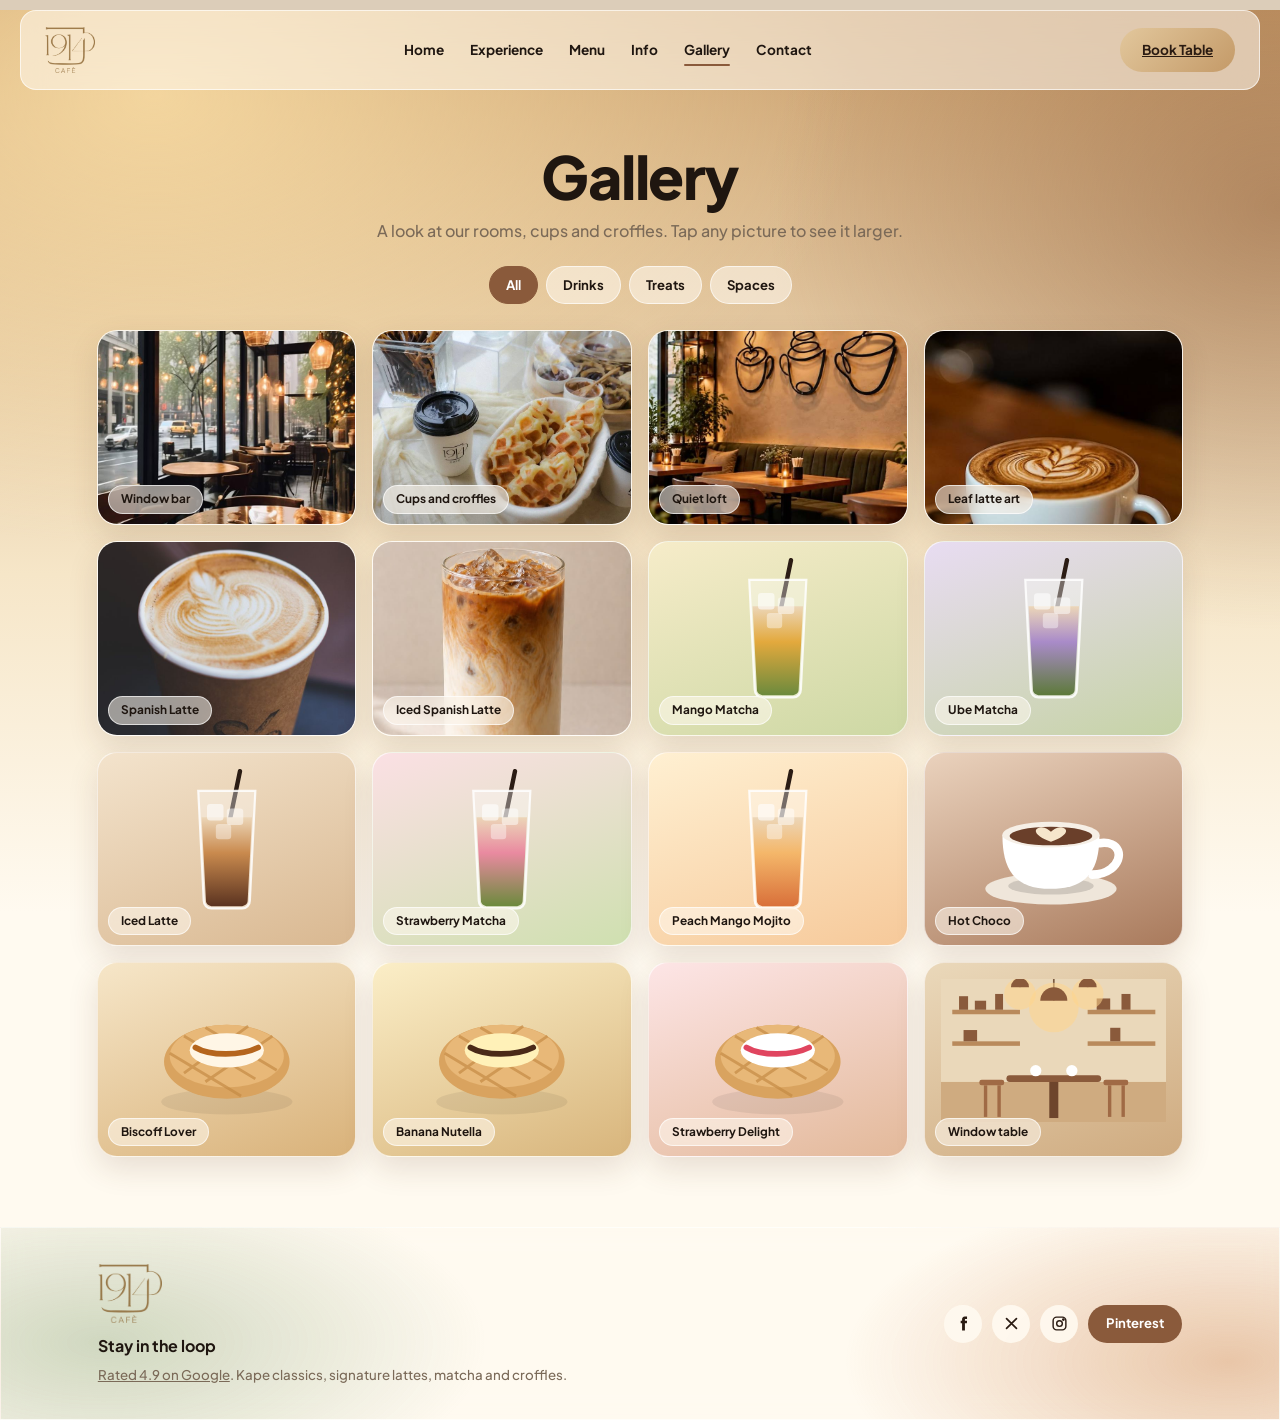
==== gallery.html @ 9e807a58 "Initial commit" ====
<!DOCTYPE html>
<html lang="en">
<head>
<meta charset="utf-8">
<meta name="viewport" content="width=device-width, initial-scale=1, viewport-fit=cover">
<title>Gallery | 1914 Café</title>
<link rel="preconnect" href="https://fonts.googleapis.com">
<link href="https://fonts.googleapis.com/css2?family=Plus+Jakarta+Sans:wght@500;700;800&family=Cormorant+Garamond:wght@500;600;700&family=Pinyon+Script&display=swap" rel="stylesheet">
<link rel="stylesheet" href="site.css">
</head>
<body>
<div class="page" id="page">
<header class="nav" id="nav">
  <a class="logo" href="index.html" aria-label="1914 Café, home"><span class="lm" role="img"></span></a>
  <nav class="links" aria-label="Main"><a href="index.html">Home</a><a href="index.html#experience">Experience</a><a href="index.html#menu">Menu</a><a href="info.html">Info</a><a href="gallery.html" class="on">Gallery</a><a href="#contact">Contact</a></nav>
  <div class="nav-r"><a class="btn gold" href="index.html#experience">Book Table</a></div>
</header>
<main>
<section class="ph"><h1>Gallery</h1><p>A look at our rooms, cups and croffles. Tap any picture to see it larger.</p>
<div class="chips" id="fl" role="group" aria-label="Filter"><button type="button" data-k="all" aria-pressed="true">All</button><button type="button" data-k="drinks" aria-pressed="false">Drinks</button><button type="button" data-k="treats" aria-pressed="false">Treats</button><button type="button" data-k="spaces" aria-pressed="false">Spaces</button></div></section>
<section><div class="gal" id="gal"></div></section>
<dialog id="lb" aria-label="Photo viewer"><div class="big" id="big"></div><h3 id="cap"></h3><div class="lbn"><button class="btn soft" type="button" id="pv">Previous</button><button class="btn soft" type="button" id="nx">Next</button><button class="btn brown" type="button" id="cl">Close</button></div></dialog>
</main>
<footer id="contact">
  <div><span class="lm" style="width:64px;height:64px;margin-bottom:8px" role="img" aria-label="1914 Café"></span><strong>Stay in the loop</strong><small><a href="https://share.google/X0Y6IuUKryhxJfCof" target="_blank" rel="noopener" style="color:inherit">Rated 4.9 on Google</a>. Kape classics, signature lattes, matcha and croffles.</small></div>
  
  <div class="soc">
    <a href="#" aria-label="Facebook"><svg viewBox="0 0 24 24" fill="currentColor"><path d="M14 8V6.5c0-.6.4-.8.8-.8H17V2h-3c-3 0-4 2-4 4v2H8v3.5h2V22h4v-10.5h2.8L17 8z"/></svg></a>
    <a href="#" aria-label="X"><svg viewBox="0 0 24 24" fill="none" stroke="currentColor" stroke-width="2.4" stroke-linecap="round"><path d="M5 5l14 14M19 5L5 19"/></svg></a>
    <a href="#" aria-label="Instagram"><svg viewBox="0 0 24 24" fill="none" stroke="currentColor" stroke-width="2"><rect x="3" y="3" width="18" height="18" rx="5"/><circle cx="12" cy="12" r="4"/><circle cx="17.5" cy="6.5" r="1" fill="currentColor"/></svg></a>
    <a href="#" class="pin">Pinterest</a>
  </div>
</footer>
</div>
<script>
const nav=document.getElementById('nav');addEventListener('scroll',()=>nav.classList.toggle('sm',scrollY>30),{passive:true});
const io=new IntersectionObserver(es=>es.forEach(x=>{if(x.isIntersecting){x.target.classList.add('in');io.unobserve(x.target)}}),{threshold:.08});document.querySelectorAll('.rv').forEach(e=>io.observe(e));
const cup=(c,s,r,f)=>`<svg viewBox="0 0 120 100" aria-hidden="true"><g class="steam"><path d="M46 36c-6-6 6-10 0-20"/><path d="M60 36c-6-6 6-10 0-24"/><path d="M74 36c-6-6 6-10 0-20"/></g><ellipse cx="58" cy="84" rx="46" ry="11" fill="${s}"/><ellipse cx="58" cy="82" rx="30" ry="6" fill="#0002"/><path d="M24 46h68c0 24-8 38-34 38S24 70 24 46z" fill="${c}"/><path d="M92 52c14-2 18 10 8 18-4 3-9 4-13 4" fill="none" stroke="${c}" stroke-width="6" stroke-linecap="round"/><ellipse cx="58" cy="46" rx="34" ry="9" fill="${r}"/><ellipse cx="58" cy="47" rx="29" ry="6.5" fill="${f}"/><path d="M58 51c-9-3-14-8-8-10 3-1 6 1 8 3 2-2 5-4 8-3 6 2 1 7-8 10z" fill="#f6e6cc"/></svg>`;
const glass=(a,b,id)=>`<svg viewBox="0 0 80 130" aria-hidden="true"><defs><linearGradient id="${id}" x1="0" y1="0" x2="0" y2="1"><stop offset="0" stop-color="#ecd6b8"/><stop offset=".4" stop-color="${a}"/><stop offset="1" stop-color="${b}"/></linearGradient></defs><path d="M52 2L40 60" stroke="#2b1c14" stroke-width="4" stroke-linecap="round"/><path d="M14 20h52l-5 100c0 4-3 7-7 7H26c-4 0-7-3-7-7z" fill="rgba(255,255,255,.35)" stroke="rgba(255,255,255,.85)" stroke-width="2"/><path d="M17 44h46l-4 76c0 3-3 5-6 5H27c-3 0-6-2-6-5z" fill="url(#${id})"/><rect class="ice" x="22" y="32" width="15" height="15" rx="3" fill="rgba(255,255,255,.6)"/><rect class="ice" x="40" y="36" width="15" height="15" rx="3" fill="rgba(255,255,255,.5)"/><rect class="ice" x="30" y="50" width="14" height="14" rx="3" fill="rgba(255,255,255,.4)"/></svg>`;
const room=`<svg viewBox="0 0 200 140" preserveAspectRatio="xMidYMid slice" aria-hidden="true"><rect width="200" height="140" fill="#ead8ba"/><rect y="98" width="200" height="42" fill="#cfab80"/><g fill="#b98a5c"><rect x="10" y="34" width="60" height="4"/><rect x="10" y="62" width="60" height="4"/><rect x="130" y="34" width="60" height="4"/><rect x="130" y="62" width="60" height="4"/></g><g fill="#8a5a3b"><rect x="16" y="22" width="8" height="12"/><rect x="30" y="26" width="10" height="8"/><rect x="48" y="20" width="7" height="14"/><rect x="138" y="24" width="12" height="10"/><rect x="160" y="20" width="8" height="14"/><rect x="20" y="52" width="12" height="10"/><rect x="150" y="50" width="9" height="12"/></g><g stroke="#7a5a40" stroke-width="1.5"><path d="M100 0v26M70 0v14M130 0v14"/></g><g class="glow" fill="rgba(255,214,140,.55)"><circle cx="100" cy="32" r="22"/><circle cx="70" cy="20" r="14"/><circle cx="130" cy="20" r="14"/></g><g fill="#8a5a3b"><path d="M88 26h24a12 12 0 0 0-24 0z"/><path d="M62 14h16a8 8 0 0 0-16 0z"/><path d="M122 14h16a8 8 0 0 0-16 0z"/></g><rect x="58" y="92" width="84" height="6" rx="3" fill="#8a5a3b"/><rect x="96" y="98" width="8" height="32" fill="#6e452c"/><circle cx="84" cy="88" r="5" fill="#fff"/><circle cx="116" cy="88" r="5" fill="#fff"/><g fill="#a06a45"><rect x="34" y="96" width="22" height="5" rx="2"/><rect x="38" y="101" width="3" height="28"/><rect x="50" y="101" width="3" height="28"/><rect x="144" y="96" width="22" height="5" rx="2"/><rect x="148" y="101" width="3" height="28"/><rect x="160" y="101" width="3" height="28"/></g></svg>`;

const croffle=(t,c)=>`<svg viewBox="0 0 120 100" aria-hidden="true"><ellipse cx="60" cy="86" rx="46" ry="9" fill="#0001"/><ellipse cx="60" cy="58" rx="44" ry="26" fill="#d9a35f"/><ellipse cx="60" cy="54" rx="40" ry="22" fill="#e8b878"/><g stroke="#c58b45" stroke-width="2" opacity=".7"><path d="M30 40l50 30M45 34l50 30M20 52l50 30M75 33L30 66M92 40L45 72"/></g><ellipse cx="60" cy="50" rx="26" ry="12" fill="${t}"/><path d="M38 48c10 6 32 6 44 0" stroke="${c}" stroke-width="4" fill="none" stroke-linecap="round"/></svg>`;
/* To add your own photos: put files in the Assets folder and add a line like
   ['spaces','Caption','img','Assets/my-photo.jpg'] to this list. kinds: drinks, treats, spaces */
const G=[
['spaces','Window bar','img','Assets/window.jpg'],
['drinks','Cups and croffles','img','Assets/cups.jpg'],
['spaces','Quiet loft','img','Assets/loft.jpg'],
['drinks','Leaf latte art','img','Assets/latte.jpeg'],
['drinks','Spanish Latte','img','Assets/Spanish latte.jpeg'],
['drinks','Iced Spanish Latte','img','Assets/iced spanish latte.jpeg'],
['drinks','Mango Matcha','svg',glass('#e3a93d','#6c8a3d','a1'),'linear-gradient(160deg,#f6ecc9,#cdd8a4)'],
['drinks','Ube Matcha','svg',glass('#a98bc9','#5d7a3a','a2'),'linear-gradient(160deg,#e8dcf2,#c6d3a6)'],
['drinks','Iced Latte','svg',glass('#c98a4e','#5b3320','a3'),'linear-gradient(160deg,#f3e3cc,#d9b891)'],
['drinks','Strawberry Matcha','svg',glass('#e98aa0','#6c8a3d','a4'),'linear-gradient(160deg,#fbe0e4,#cfe0b0)'],
['drinks','Peach Mango Mojito','svg',glass('#f4b76a','#d9703a','a5'),'linear-gradient(160deg,#fff0d2,#f6c99a)'],
['drinks','Hot Choco','svg',cup('#fff','#efe6da','#f6efe6','#6a3f2a'),'linear-gradient(160deg,#ead2bd,#a97a5c)'],
['treats','Biscoff Lover','svg',croffle('#fff6e6','#b5651d'),'linear-gradient(160deg,#f6e6c8,#d9b27a)'],
['treats','Banana Nutella','svg',croffle('#fff1b8','#4a2a18'),'linear-gradient(160deg,#fbeec7,#d8b57c)'],
['treats','Strawberry Delight','svg',croffle('#fff','#e0455f'),'linear-gradient(160deg,#fde5e6,#e3b99a)'],
['spaces','Window table','svg',room,'linear-gradient(160deg,#ead8ba,#cfab80)']];
const gal=document.getElementById('gal'),lb=document.getElementById('lb'),big=document.getElementById('big'),cap=document.getElementById('cap');
const art=g=>g[2]==='img'?`<img src="${g[3]}" alt="${g[1]}" loading="lazy" decoding="async">`:g[3];
gal.innerHTML=G.map((g,i)=>`<button type="button" class="gi" data-k="${g[0]}" data-i="${i}" aria-label="Open ${g[1]}" style="background:${g[4]||'var(--glass)'}">${art(g)}<span>${g[1]}</span></button>`).join('');
const fl=document.getElementById('fl');
fl.onclick=e=>{const b=e.target.closest('button');if(!b)return;[...fl.children].forEach(x=>x.setAttribute('aria-pressed',x===b));gal.querySelectorAll('.gi').forEach(x=>x.hidden=b.dataset.k!=='all'&&x.dataset.k!==b.dataset.k)};
let cur=0;const vis=()=>[...gal.querySelectorAll('.gi:not([hidden])')].map(x=>+x.dataset.i);
const open=i=>{cur=i;big.innerHTML=art(G[i]);big.style.background=G[i][4]||'var(--glass)';cap.textContent=G[i][1];if(!lb.open)lb.showModal()};
const step=d=>{const v=vis();open(v[(v.indexOf(cur)+d+v.length)%v.length])};
gal.onclick=e=>{const b=e.target.closest('.gi');if(b)open(+b.dataset.i)};
document.getElementById('pv').onclick=()=>step(-1);document.getElementById('nx').onclick=()=>step(1);document.getElementById('cl').onclick=()=>lb.close();
lb.addEventListener('click',e=>{if(e.target===lb)lb.close()});
addEventListener('keydown',e=>{if(!lb.open)return;if(e.key==='ArrowRight')step(1);if(e.key==='ArrowLeft')step(-1)});

</script>
</body>
</html>
---- site.css ----
:root{--ink:#1f1610;--muted:#7b6a58;--body:#dccdb9;--top:#c99e6c;--mid:#f6e6c8;--bot:#fffaf0;--glass:rgba(255,250,240,.55);--line:rgba(255,255,255,.65);--steam:rgba(130,95,65,.5);--focus:#8a5a3b;
box-sizing:border-box;padding-top:env(safe-area-inset-top,0px);padding-bottom:env(safe-area-inset-bottom,0px)}
@media (prefers-color-scheme:dark){:root:not([data-theme="light"]){--ink:#f6ead8;--muted:#c0ab92;--body:#120d09;--top:#6b4a30;--mid:#2c2016;--bot:#1d1510;--glass:rgba(70,50,36,.55);--line:rgba(255,255,255,.14);--focus:#e8cfa8}}
:root[data-theme="dark"]{--ink:#f6ead8;--muted:#c0ab92;--body:#120d09;--top:#6b4a30;--mid:#2c2016;--bot:#1d1510;--glass:rgba(70,50,36,.55);--line:rgba(255,255,255,.14);--focus:#e8cfa8}
html{scroll-behavior:smooth;scroll-padding-top:96px;height:auto}
*,*::before,*::after{box-sizing:border-box}
body{margin:0;background:var(--body);color:var(--ink);font:500 16px/1.55 "Plus Jakarta Sans",system-ui,-apple-system,"Segoe UI",sans-serif}
:focus-visible{outline:2px solid var(--focus);outline-offset:3px}
button,input{font:inherit;color:inherit}
.page{max-width:none;margin:0;border-radius:0;overflow:clip;position:relative;min-height:100svh;
background:radial-gradient(55% 32% at 12% 6%,rgba(255,228,170,.75),transparent),radial-gradient(40% 30% at 100% 14%,rgba(140,90,55,.5),transparent),linear-gradient(180deg,var(--top) 0,var(--mid) 40%,var(--bot) 64%)}
.page>*:not(#glow){position:relative;z-index:1}
#glow{position:fixed;left:0;top:0;width:460px;height:460px;margin:-230px 0 0 -230px;border-radius:50%;pointer-events:none;z-index:0;background:radial-gradient(circle,rgba(255,236,200,.7),transparent 65%);mix-blend-mode:soft-light;opacity:0;transition:opacity .4s}
.nav{position:sticky!important;top:calc(env(safe-area-inset-top,0px) + 10px);margin:10px 14px 0;padding:14px 24px;border-radius:16px;display:flex;flex-wrap:wrap;gap:8px 20px;align-items:center;justify-content:space-between;background:var(--glass);backdrop-filter:blur(16px);-webkit-backdrop-filter:blur(16px);border:1px solid var(--line);z-index:20!important;transition:padding .3s,box-shadow .3s}
.nav.sm{padding:9px 22px;box-shadow:0 10px 30px rgba(70,45,25,.18)}
.logo{display:block;text-decoration:none;line-height:0}.lm{display:block;width:50px;height:50px;background:var(--lg);-webkit-mask:var(--logo) center/contain no-repeat;mask:var(--logo) center/contain no-repeat;transition:width .3s,height .3s}.nav.sm .lm{width:38px;height:38px}
.links{display:flex;gap:26px}
.links a{color:var(--ink);text-decoration:none;font-size:.85rem;font-weight:700;position:relative;padding:4px 0}
.links a::after{content:"";position:absolute;left:0;right:0;bottom:-1px;height:2px;border-radius:2px;background:#8a5a3b;scale:0 1;transition:scale .3s}
.links a:hover::after,.links a.on::after{scale:1 1}
.nav-r{display:flex;gap:10px;align-items:center}
.btn{position:relative;overflow:hidden;border:0;border-radius:999px;padding:11px 22px;font-weight:700;font-size:.85rem;cursor:pointer;transition:translate .25s,box-shadow .25s,scale .2s}
.btn::after{content:"";position:absolute;inset:0;background:linear-gradient(110deg,transparent 30%,rgba(255,255,255,.55) 50%,transparent 70%);translate:-130% 0;transition:translate .7s}
.btn:hover::after{translate:130% 0}.btn:hover{box-shadow:0 10px 24px rgba(110,70,40,.3)}.btn:active{scale:.96}
.gold{background:linear-gradient(135deg,#e2c79c,#c49a68);color:#2a1b12}
.brown{background:#8a5a3b;color:#fff}
.soft{background:rgba(255,250,240,.9);color:#2a1b12}
@keyframes bump{40%{scale:1.15}}
.hero{padding:64px 6% 96px}
h1{font-size:clamp(2.3rem,6vw,3.7rem);line-height:1.03;letter-spacing:-.025em;font-weight:800;margin:0 0 14px}
.w{display:inline-block;overflow:hidden;vertical-align:top;padding-bottom:.1em}
.w>i{display:inline-block;font-style:normal;transform:translateY(112%);animation:up 1s cubic-bezier(.2,.8,.2,1) forwards;animation-delay:calc(var(--i)*80ms + 150ms)}
@keyframes up{to{transform:none}}
.lede{max-width:34ch;color:var(--muted);margin:0;font-size:.98rem}
.tiles{display:grid;grid-template-columns:1.25fr .85fr .9fr .85fr;grid-template-rows:150px 150px;gap:14px;margin-top:34px}
.tile{border-radius:20px;background:var(--glass);border:1px solid var(--line);backdrop-filter:blur(8px);-webkit-backdrop-filter:blur(8px);overflow:hidden;position:relative;box-shadow:0 12px 30px rgba(90,60,35,.14);
translate:calc(var(--mx,0)*var(--d)*1px) calc(var(--my,0)*var(--d)*1px);transition:translate .5s ease-out,transform .3s,box-shadow .3s;animation:pop .9s cubic-bezier(.2,.8,.2,1) backwards;animation-delay:calc(var(--k)*110ms + 650ms)}
.tile:hover{transform:translateY(-6px) scale(1.03);box-shadow:0 22px 40px rgba(90,60,35,.25)}
@keyframes pop{from{opacity:0;transform:translateY(26px) scale(.92);filter:blur(10px)}}
.tile svg{width:100%;height:100%;padding:10px;display:block}
.t1{grid-row:1/3;--d:8;--k:0}.t2{grid-row:1/3;--d:14;--k:1;margin:26px 0 0}.t3{grid-row:1/3;--d:10;--k:2}.t4{--d:16;--k:3}.t5{--d:12;--k:4;grid-column:4;grid-row:2}
.tile.room svg{padding:0;filter:saturate(.7)}
.cta{display:flex;gap:12px;justify-content:center;margin-top:34px}
.steam{fill:none;stroke:var(--steam);stroke-width:3;stroke-linecap:round}
.steam path{animation:steam 3.2s ease-in-out infinite;opacity:0}
.steam path:nth-child(2){animation-delay:.7s}.steam path:nth-child(3){animation-delay:1.4s}
@keyframes steam{0%{opacity:0;transform:translateY(8px)}40%{opacity:.9}100%{opacity:0;transform:translateY(-8px)}}
.ice{animation:bob 4s ease-in-out infinite;transform-box:fill-box;transform-origin:center}
.ice:nth-of-type(2){animation-delay:-1.3s}.ice:nth-of-type(3){animation-delay:-2.4s}
@keyframes bob{50%{transform:translateY(-3px) rotate(8deg)}}
.glow{animation:lamp 4s ease-in-out infinite}
@keyframes lamp{50%{opacity:.45}}
h2{font-size:clamp(1.6rem,4vw,2.4rem);font-weight:800;letter-spacing:-.02em;line-height:1.15;margin:0 0 10px;text-align:center}
.sub{text-align:center;color:var(--muted);max-width:46ch;margin:0 auto 30px}
.rv{opacity:0;translate:0 30px;transition:opacity .8s,translate .8s cubic-bezier(.2,.8,.2,1)}
.rv.in{opacity:1;translate:0 0}
section{padding:0 6%}
#menu{padding-top:10px;padding-bottom:84px}
.cards{display:grid;grid-template-columns:repeat(3,1fr);gap:18px;max-width:900px;margin:auto}
.card{border-radius:24px;padding:22px 18px 18px;background:var(--g);color:#2a1b12;border:1px solid rgba(255,255,255,.6);box-shadow:0 16px 36px rgba(90,60,35,.16);position:relative;overflow:hidden;transition:transform .25s ease-out,box-shadow .3s;display:flex;flex-direction:column;align-items:center;text-align:center}
.card::before{content:"";position:absolute;inset:0;background:radial-gradient(240px circle at var(--gx,50%) var(--gy,0%),rgba(255,255,255,.55),transparent 60%);opacity:0;transition:opacity .3s;pointer-events:none}
.card:hover::before{opacity:1}.card:hover{box-shadow:0 28px 50px rgba(90,60,35,.28)}
.card h3{margin:0;font-size:1.05rem}
.card svg{width:100%;height:150px;margin:8px 0}
.card p{margin:0 0 12px;font-size:.82rem;color:#6f5a48;min-height:2.6em}
.sizes{display:flex;width:100%;flex-wrap:wrap;justify-content:flex-start;gap:6px;margin-bottom:14px}
.sizes button{width:auto;min-width:34px;height:34px;padding:0 12px;border-radius:999px;border:1px solid rgba(110,75,50,.35);background:rgba(255,255,255,.45);cursor:pointer;font-weight:700;font-size:.78rem;color:#2a1b12;white-space:nowrap;transition:background .2s,color .2s,scale .2s}
.sizes button:hover{scale:1.1}.sizes button[aria-pressed=true]{background:#8a5a3b;color:#fff;border-color:#8a5a3b}
.buy{display:flex;width:100%;align-items:center;justify-content:space-between;margin-top:auto}
.price{font-weight:800;font-size:1.25rem}.price.pop{animation:bump .4s}
.conv{padding-bottom:84px}
.split{display:grid;grid-template-columns:1fr 1fr;gap:36px;align-items:center;max-width:900px;margin:0 auto}
.tabs{display:flex;gap:8px;flex-wrap:wrap;margin-bottom:18px}
.tabs button{border:1px solid var(--line);background:var(--glass);border-radius:999px;padding:8px 16px;cursor:pointer;font-weight:700;font-size:.82rem;transition:background .25s,color .25s}
.tabs button[aria-selected=true]{background:#8a5a3b;color:#fff;border-color:#8a5a3b}
#stxt{margin:0 0 22px;color:var(--muted);min-height:6em}
#stxt.sw{animation:fade .5s}
@keyframes fade{from{opacity:0;translate:0 8px}}
.room{border-radius:24px;overflow:hidden;aspect-ratio:10/7;position:relative;border:1px solid var(--line);box-shadow:0 18px 40px rgba(90,60,35,.2)}
.room svg{width:100%;height:100%;display:block;transition:filter .6s}
.seats{position:absolute;left:12px;bottom:12px;background:var(--glass);backdrop-filter:blur(10px);-webkit-backdrop-filter:blur(10px);border:1px solid var(--line);border-radius:999px;padding:5px 14px;font-size:.78rem;font-weight:700}
footer{margin:0 14px 14px;border-radius:20px;padding:34px 6%;position:relative;overflow:hidden;background:radial-gradient(30% 90% at 8% 60%,rgba(120,150,100,.35),transparent),radial-gradient(30% 90% at 96% 70%,rgba(200,120,60,.4),transparent),var(--glass);border:1px solid var(--line);backdrop-filter:blur(14px);-webkit-backdrop-filter:blur(14px);display:flex;flex-wrap:wrap;gap:22px 40px;align-items:center;justify-content:space-between}
footer small{display:block;color:var(--muted);margin-top:6px}
.nl{display:flex;background:rgba(255,250,240,.85);border-radius:999px;padding:4px 4px 4px 16px;width:min(280px,100%);align-items:center;transition:box-shadow .3s}
.nl:focus-within{box-shadow:0 0 0 3px rgba(138,90,59,.35)}
.nl input{flex:1;min-width:0;border:0;background:none;outline:0;color:#2a1b12;font-size:.85rem}
.nl button{border:0;width:34px;height:34px;border-radius:50%;background:#8a5a3b;color:#fff;cursor:pointer;transition:rotate .3s}
.nl button:hover{rotate:-45deg}
.soc{display:flex;gap:10px;align-items:center}
.soc a{width:38px;height:38px;border-radius:50%;display:grid;place-items:center;background:rgba(255,250,240,.9);color:#2a1b12;transition:translate .25s,background .25s}
.soc a:hover{translate:0 -5px;background:#fff}.soc svg{width:17px;height:17px}
.soc .pin{width:auto;padding:0 18px;border-radius:999px;background:#8a5a3b;color:#fff;font-weight:700;font-size:.82rem;height:38px;text-decoration:none;display:grid;place-items:center}
dialog{border:1px solid var(--line);border-radius:22px;padding:26px;width:min(420px,92vw);background:var(--bot);color:var(--ink);box-shadow:0 40px 90px rgba(40,25,15,.45)}
dialog::backdrop{background:rgba(40,25,15,.5);backdrop-filter:blur(6px)}
dialog[open]{animation:pop .4s cubic-bezier(.2,.8,.2,1)}
dialog h3{margin:0;font-size:1.35rem}dialog .sp{margin:2px 0 16px;color:var(--muted);font-size:.9rem}
dialog label,.lab{display:block;font-weight:700;font-size:.8rem;margin:14px 0 6px}
dialog input[type=text],dialog input[type=date]{width:100%;padding:11px 14px;border-radius:12px;border:1px solid rgba(138,90,59,.4);background:rgba(255,255,255,.6);color:#2a1b12}
.row{display:flex;gap:8px;flex-wrap:wrap;align-items:center}
.row button{border:1px solid rgba(138,90,59,.4);background:rgba(255,255,255,.5);color:#2a1b12;border-radius:999px;padding:7px 14px;cursor:pointer;font-weight:700;font-size:.8rem}
.row button[aria-pressed=true]{background:#8a5a3b;color:#fff}
.step button{width:36px;height:36px;padding:0;font-size:1.1rem}.step output{min-width:32px;text-align:center;font-weight:800}
.err{color:#b3261e;font-size:.8rem;min-height:1.2em;margin:8px 0 0}
.acts{display:flex;gap:10px;margin-top:10px}.acts .btn{flex:1;padding:13px}
#toast{position:fixed;left:50%;bottom:calc(env(safe-area-inset-bottom,0px) + 24px);translate:-50% 30px;opacity:0;background:#2a1b12;color:#fff8ea;padding:12px 20px;border-radius:999px;font-size:.88rem;font-weight:700;z-index:50;transition:.4s;pointer-events:none;max-width:92vw;text-align:center}
#toast.on{opacity:1;translate:-50% 0}
@media (max-width:820px){.split{grid-template-columns:1fr}.tiles{grid-template-columns:1fr 1fr;grid-template-rows:150px 150px 120px}.t1{grid-row:1/3}.t2{grid-row:1;grid-column:2;margin:0}.t3{grid-row:2;grid-column:2}.t4{grid-row:3;grid-column:1}.t5{grid-row:3;grid-column:2}
.cards{grid-template-columns:none;grid-auto-flow:column;grid-auto-columns:78%;overflow-x:auto;scroll-snap-type:x mandatory;padding:6px 2px 18px}.card{scroll-snap-align:center}.nav{padding:12px 16px}.links{order:3;width:100%;justify-content:space-between;gap:8px}}
@media (hover:none){#glow{display:none}}
:root{--lg:#8a6430;--sc:#8f4a23;--logo:url("[data-uri]")}
@media (prefers-color-scheme:dark){:root:not([data-theme="light"]){--lg:#e8cfa8;--sc:#e0a070}}
:root[data-theme="dark"]{--lg:#e8cfa8;--sc:#e0a070}
.rate{display:inline-flex;align-items:center;gap:10px;margin-top:20px;padding:8px 18px 8px 14px;border-radius:999px;background:var(--glass);border:1px solid var(--line);backdrop-filter:blur(10px);-webkit-backdrop-filter:blur(10px);font-weight:700;font-size:.85rem;animation:pop .8s backwards 1s}
.stars{display:flex;gap:2px}.stars svg{width:17px;height:17px;animation:st .6s cubic-bezier(.3,1.6,.5,1) backwards;animation-delay:calc(var(--j)*110ms + 1.3s)}
@keyframes st{from{opacity:0;scale:0;rotate:-70deg}}
.rate b{font-size:1.05rem}.rate .g{color:var(--muted);font-weight:500}
.sizes{flex-wrap:wrap;justify-content:flex-start}.sizes button{min-width:34px;height:32px;padding:0 11px;border-radius:999px;font-size:.74rem}
.mtabs{justify-content:center}
.mh{margin:0 0 14px;font:600 clamp(1.5rem,4vw,2.2rem)/1.1 "Cormorant Garamond",Georgia,serif;letter-spacing:.14em;text-transform:uppercase;display:flex;align-items:baseline;gap:12px;flex-wrap:wrap}
.mh em{font:400 clamp(2rem,5vw,3rem)/1 "Pinyon Script",cursive;text-transform:none;letter-spacing:0;color:var(--sc)}
#mp{max-width:760px;margin:0 auto;padding:28px clamp(14px,4vw,36px);border-radius:26px;background:var(--glass);border:1px solid var(--line);backdrop-filter:blur(12px);-webkit-backdrop-filter:blur(12px);box-shadow:0 18px 44px rgba(90,60,35,.14);min-height:220px}
#mp.sw{animation:fade .5s}
.mg+.mg{margin-top:26px}
.mr{display:grid;grid-template-columns:1fr repeat(var(--n),var(--cw,68px));align-items:center;gap:4px;padding:8px 6px;border-radius:12px;transition:background .25s}
.mr:not(.mc):hover{background:rgba(138,90,59,.12)}
.mc span{text-align:center;font-size:.66rem;line-height:1.25;color:var(--muted);font-weight:700}.mc small{display:block;font-weight:500;font-size:.62rem}
.mn{font:600 1.12rem/1.25 "Cormorant Garamond",Georgia,serif;letter-spacing:.05em}
.bs{font:700 .6rem "Plus Jakarta Sans",sans-serif;font-style:normal;background:#8a5a3b;color:#fff;border-radius:999px;padding:2px 8px;margin-left:8px;letter-spacing:0;vertical-align:middle;white-space:nowrap}
.pr{justify-self:center;min-width:44px;height:34px;display:grid;place-items:center;border:1px solid rgba(138,90,59,.25);background:rgba(138,90,59,.1);border-radius:999px;font-weight:800;font-size:.88rem}
.mnote{text-align:center;color:var(--muted);font-size:.8rem;margin:16px 0 0}
@media (max-width:560px){.mr{--cw:50px}.mn{font-size:1rem}.bs{display:block;margin:2px 0 0;width:max-content}}
.lede{color:var(--ink);font-weight:600;max-width:36ch}
a.rate{color:inherit;text-decoration:none;cursor:pointer;transition:translate .3s,box-shadow .3s}a.rate:hover{translate:0 -3px;box-shadow:0 12px 26px rgba(90,60,35,.22)}
.sizes button{width:auto;min-width:0;height:30px;padding:0 13px;border-radius:999px;white-space:nowrap;font-size:.74rem}
.tile img{width:100%;height:100%;object-fit:cover;display:block;transition:scale .8s cubic-bezier(.2,.8,.2,1)}.tile:hover img{scale:1.08}
.t4{grid-column:4;grid-row:1/3}
#room img{position:absolute;inset:0;width:100%;height:100%;object-fit:cover;opacity:0;scale:1.08;transition:opacity .8s,scale 1.4s ease}#room img.on{opacity:1;scale:1}.seats{z-index:2}
@media (max-width:820px){.t4{grid-column:1/3;grid-row:3}}
html,body{width:100%;overflow-x:clip}
main>section{max-width:1240px;margin-inline:auto}
.nav{width:min(1240px,calc(100% - 28px));margin-inline:auto}
footer{margin:0;border-radius:0;padding-inline:max(6%,calc((100% - 1240px)/2 + 6%))}
#home{min-height:calc(100svh - 100px);display:flex;flex-direction:column;justify-content:center}.rate{align-self:flex-start}
@media (min-width:821px){.tiles{grid-template-rows:repeat(2,clamp(150px,22vh,230px))}}
@media (prefers-reduced-motion:reduce){*,*::before,*::after{animation:none!important;transition:none!important}.w>i{transform:none}.rv{opacity:1;translate:none}html{scroll-behavior:auto}}

/* sub pages */
.ph{padding:56px 6% 26px;text-align:center}.ph h1{margin:0 0 12px}.ph p{max-width:58ch;margin:0 auto;color:var(--muted)}
.chips{display:flex;flex-wrap:wrap;gap:8px;justify-content:center;margin-top:22px}
.chips a{border:1px solid var(--line);background:var(--glass);border-radius:999px;padding:8px 16px;font-weight:700;font-size:.82rem;color:var(--ink);text-decoration:none;transition:background .25s,color .25s}
.chips a:hover,.chips button:hover{background:#8a5a3b;color:#fff}.chips button{border:1px solid var(--line);background:var(--glass);border-radius:999px;padding:8px 16px;font-weight:700;font-size:.82rem;cursor:pointer;transition:background .25s,color .25s}
.chips button[aria-pressed=true]{background:#8a5a3b;color:#fff;border-color:#8a5a3b}
.isec{padding-bottom:52px}.isec h2{text-align:left;margin-bottom:6px}.isec .sub{text-align:left;margin:0 0 20px;max-width:64ch}
.igrid{display:grid;grid-template-columns:repeat(auto-fill,minmax(260px,1fr));gap:16px}
.inf{padding:20px;border-radius:20px;background:var(--glass);border:1px solid var(--line);backdrop-filter:blur(10px);-webkit-backdrop-filter:blur(10px);box-shadow:0 12px 30px rgba(90,60,35,.12);scroll-margin-top:110px}
.inf h3{margin:0 0 8px;font:600 1.3rem/1.2 "Cormorant Garamond",Georgia,serif;letter-spacing:.04em}
.inf p{margin:0 0 12px;font-size:.88rem;color:var(--muted)}
.tg{display:flex;flex-wrap:wrap;gap:6px}.tg span{font-size:.68rem;font-weight:700;padding:3px 10px;border-radius:999px;background:rgba(138,90,59,.16)}
.inf:target{outline:2px solid #8a5a3b}
.tip{margin:0 0 20px;padding:12px 16px;border-radius:14px;background:rgba(138,90,59,.12);font-size:.85rem}
.fine{max-width:760px;margin:0 auto;padding:0 6% 56px;text-align:center;color:var(--muted);font-size:.8rem}
.gal{display:grid;grid-template-columns:repeat(auto-fill,minmax(250px,1fr));gap:16px;padding-bottom:70px}
.gi{display:block;position:relative;aspect-ratio:4/3;border-radius:20px;overflow:hidden;border:1px solid var(--line);padding:0;cursor:zoom-in;color:#2a1b12;box-shadow:0 12px 30px rgba(90,60,35,.14);transition:transform .3s,box-shadow .3s;width:100%}
.gi:hover{transform:translateY(-5px);box-shadow:0 22px 40px rgba(90,60,35,.25)}
.gi img,.gi svg{width:100%;height:100%;display:block}.gi img{object-fit:cover}.gi svg{padding:16px 16px 34px}
.gi span{position:absolute;left:10px;bottom:10px;background:var(--glass);backdrop-filter:blur(10px);-webkit-backdrop-filter:blur(10px);border:1px solid var(--line);border-radius:999px;padding:4px 12px;font-size:.74rem;font-weight:700;color:var(--ink)}
.gi[hidden]{display:none}
#lb{width:min(780px,94vw)}#lb .big{aspect-ratio:4/3;border-radius:16px;overflow:hidden}#lb .big img,#lb .big svg{width:100%;height:100%;display:block}#lb .big img{object-fit:cover}#lb .big svg{padding:20px}
#lb h3{margin:14px 0 0;text-align:center}.lbn{display:flex;gap:10px;justify-content:center;margin-top:14px}
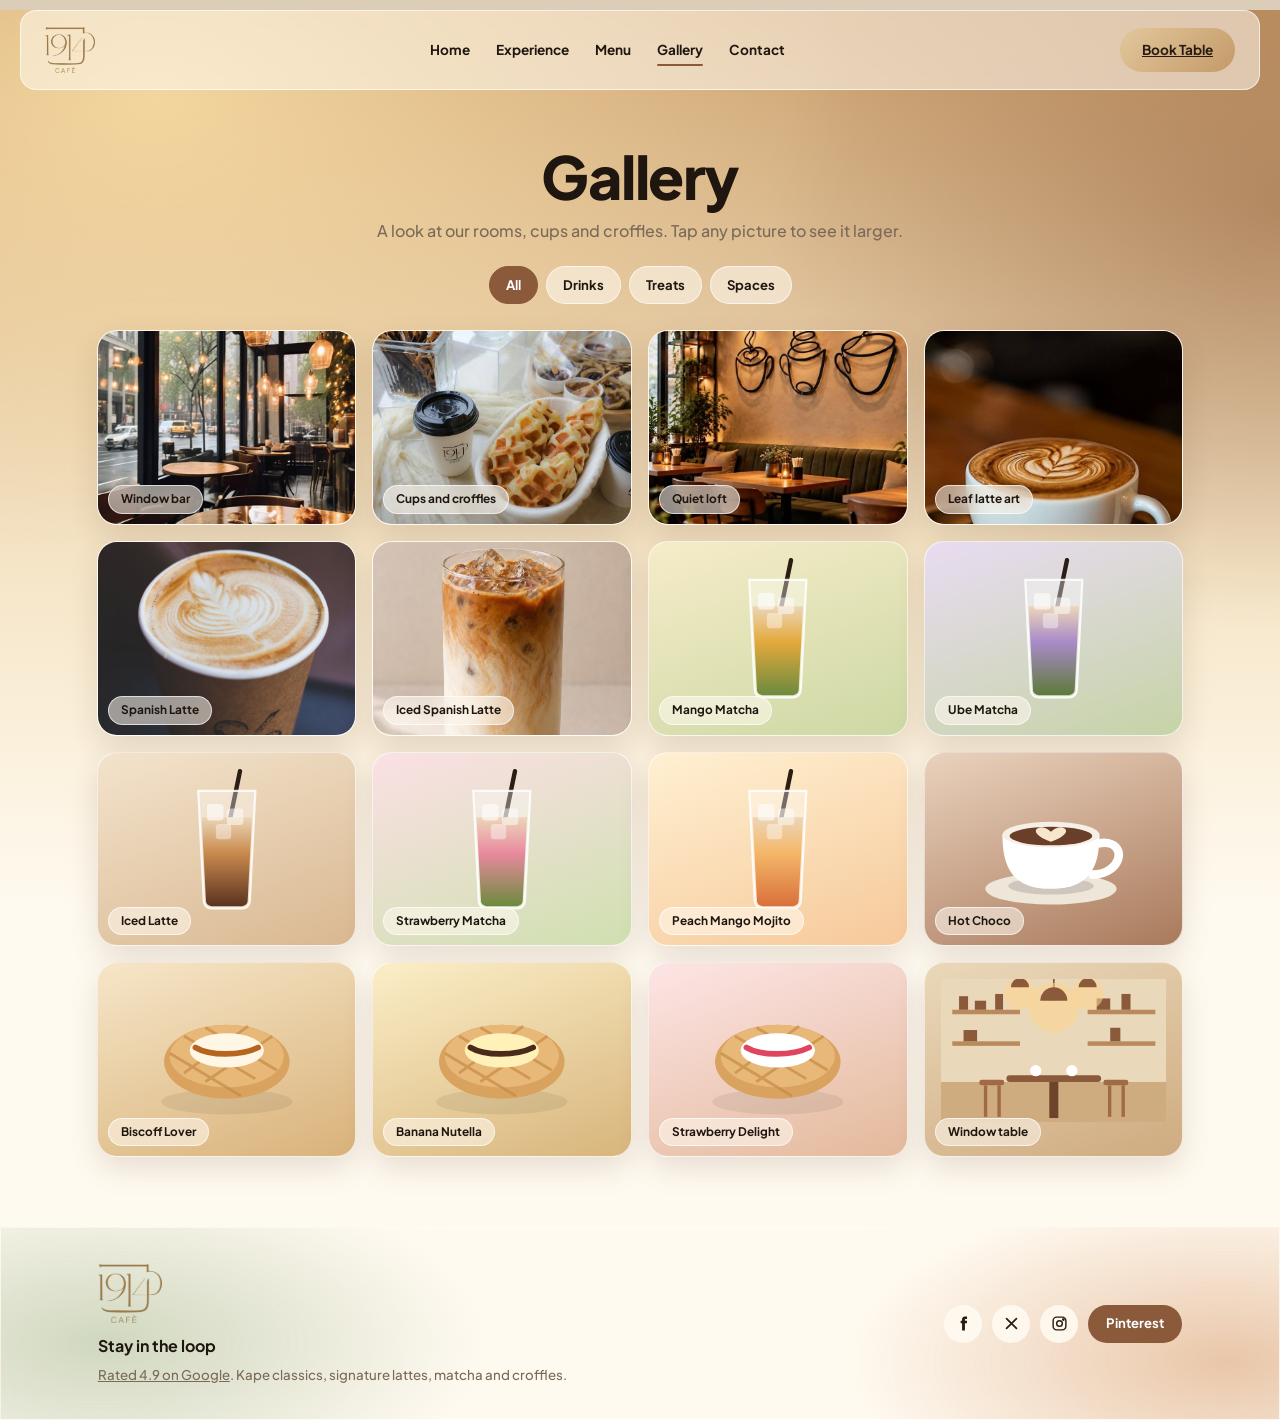
==== commit 44d9af72: "Tighten mobile navigation Co-authored-by: Copilot <223556219+Copilot@users.noreply.github.com>" ====
--- a/gallery.html
+++ b/gallery.html
@@ -4,6 +4,7 @@
 <meta charset="utf-8">
 <meta name="viewport" content="width=device-width, initial-scale=1, viewport-fit=cover">
 <title>Gallery | 1914 Café</title>
+<link rel="icon" type="image/png" href="favicon.png">
 <link rel="preconnect" href="https://fonts.googleapis.com">
 <link href="https://fonts.googleapis.com/css2?family=Plus+Jakarta+Sans:wght@500;700;800&family=Cormorant+Garamond:wght@500;600;700&family=Pinyon+Script&display=swap" rel="stylesheet">
 <link rel="stylesheet" href="site.css">
@@ -12,7 +13,7 @@
 <div class="page" id="page">
 <header class="nav" id="nav">
   <a class="logo" href="index.html" aria-label="1914 Café, home"><span class="lm" role="img"></span></a>
-  <nav class="links" aria-label="Main"><a href="index.html">Home</a><a href="index.html#experience">Experience</a><a href="index.html#menu">Menu</a><a href="info.html">Info</a><a href="gallery.html" class="on">Gallery</a><a href="#contact">Contact</a></nav>
+  <nav class="links" aria-label="Main"><a href="index.html">Home</a><a href="index.html#experience">Experience</a><a href="info.html">Menu</a><a href="gallery.html" class="on">Gallery</a><a href="#contact">Contact</a></nav>
   <div class="nav-r"><a class="btn gold" href="index.html#experience">Book Table</a></div>
 </header>
 <main>
--- a/site.css
+++ b/site.css
@@ -108,6 +108,8 @@
 @media (max-width:820px){.split{grid-template-columns:1fr}.tiles{grid-template-columns:1fr 1fr;grid-template-rows:150px 150px 120px}.t1{grid-row:1/3}.t2{grid-row:1;grid-column:2;margin:0}.t3{grid-row:2;grid-column:2}.t4{grid-row:3;grid-column:1}.t5{grid-row:3;grid-column:2}
 .cards{grid-template-columns:none;grid-auto-flow:column;grid-auto-columns:78%;overflow-x:auto;scroll-snap-type:x mandatory;padding:6px 2px 18px}.card{scroll-snap-align:center}.nav{padding:12px 16px}.links{order:3;width:100%;justify-content:space-between;gap:8px}}
 @media (hover:none){#glow{display:none}}
+@media (max-width:560px){.nav{padding:10px 12px;gap:6px 12px}.links{gap:6px}.links a{font-size:.72rem;padding:3px 0}.nav-r .btn{padding:9px 16px;font-size:.75rem}}
+@media (max-width:360px){.links{gap:2px}}
 :root{--lg:#8a6430;--sc:#8f4a23;--logo:url("[data-uri]")}
 @media (prefers-color-scheme:dark){:root:not([data-theme="light"]){--lg:#e8cfa8;--sc:#e0a070}}
 :root[data-theme="dark"]{--lg:#e8cfa8;--sc:#e0a070}
